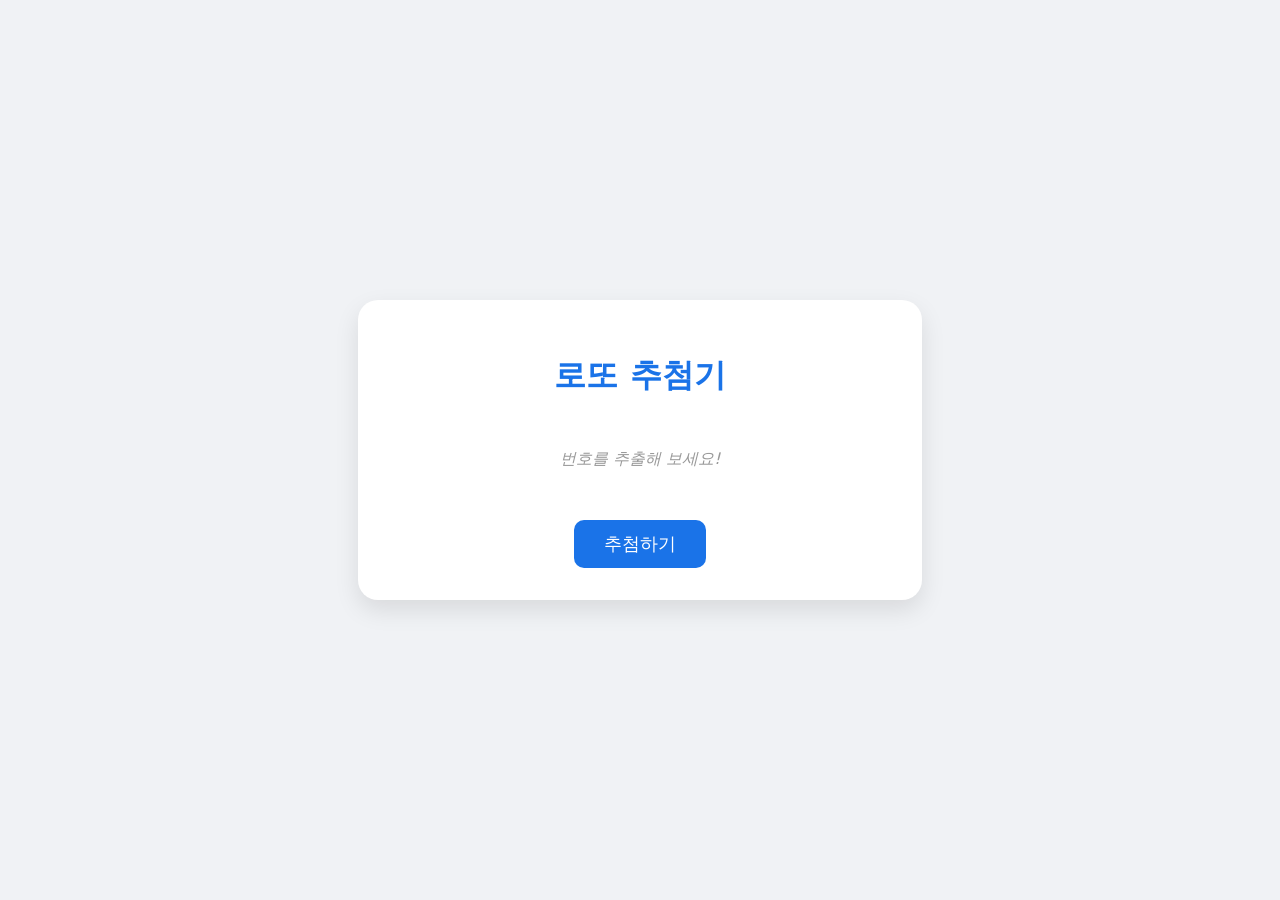
==== index.html @ 5dbd8ac7 "Implement lotto generator UI and logic" ====
<!doctype html>
<html lang="ko">
<head>
  <meta charset="UTF-8" />
  <meta name="viewport" content="width=device-width, initial-scale=1.0" />
  <title>인생역전 로또 추첨기</title>
  <link href='/style.css' rel='stylesheet'>
</head>
<body>
  <div class="container">
    <h1>로또 추첨기</h1>
    <div id="result" class="ball-container">
      <div class="placeholder">번호를 추출해 보세요!</div>
    </div>
    <div class="bonus-wrapper" id="bonus-wrapper" style="display: none;">
      <span class="bonus-text">보너스 번호</span>
      <div id="bonus" class="ball-container"></div>
    </div>
    <button id="draw-btn">추첨하기</button>
  </div>
  <script defer type="text/javascript" src="/main.js"></script>
</body>
</html>
---- style.css ----
body {
  font-family: 'Pretendard', -apple-system, BlinkMacSystemFont, system-ui, Roboto, sans-serif;
  background-color: #f0f2f5;
  display: flex;
  justify-content: center;
  align-items: center;
  height: 100vh;
  margin: 0;
}

.container {
  background-color: white;
  padding: 2rem;
  border-radius: 20px;
  box-shadow: 0 10px 25px rgba(0,0,0,0.1);
  text-align: center;
  width: 90%;
  max-width: 500px;
}

h1 {
  color: #1a73e8;
  margin-bottom: 2rem;
}

.ball-container {
  display: flex;
  justify-content: center;
  gap: 10px;
  margin-bottom: 20px;
  min-height: 60px;
  align-items: center;
}

.ball {
  width: 50px;
  height: 50px;
  border-radius: 50%;
  display: flex;
  justify-content: center;
  align-items: center;
  color: white;
  font-weight: bold;
  font-size: 1.2rem;
  box-shadow: 0 4px 6px rgba(0,0,0,0.1);
  animation: bounce 0.5s ease;
}

.bonus-wrapper {
  margin-top: 20px;
  border-top: 1px dashed #ccc;
  padding-top: 20px;
}

.bonus-text {
  display: block;
  font-size: 0.9rem;
  color: #666;
  margin-bottom: 10px;
}

.placeholder {
  color: #999;
  font-style: italic;
}

button {
  background-color: #1a73e8;
  color: white;
  border: none;
  padding: 12px 30px;
  font-size: 1.1rem;
  border-radius: 10px;
  cursor: pointer;
  transition: background-color 0.3s;
  margin-top: 10px;
}

button:hover {
  background-color: #1557b0;
}

button:active {
  transform: scale(0.98);
}

@keyframes bounce {
  0% { transform: scale(0.3); opacity: 0; }
  70% { transform: scale(1.1); }
  100% { transform: scale(1); opacity: 1; }
}

/* Ball Colors based on number ranges */
.ball.range-1 { background: radial-gradient(circle at 30% 30%, #fbc02d, #f9a825); } /* 1-10 yellow */
.ball.range-2 { background: radial-gradient(circle at 30% 30%, #1e88e5, #1565c0); } /* 11-20 blue */
.ball.range-3 { background: radial-gradient(circle at 30% 30%, #e53935, #c62828); } /* 21-30 red */
.ball.range-4 { background: radial-gradient(circle at 30% 30%, #757575, #424242); } /* 31-40 gray */
.ball.range-5 { background: radial-gradient(circle at 30% 30%, #43a047, #2e7d32); } /* 41-45 green */
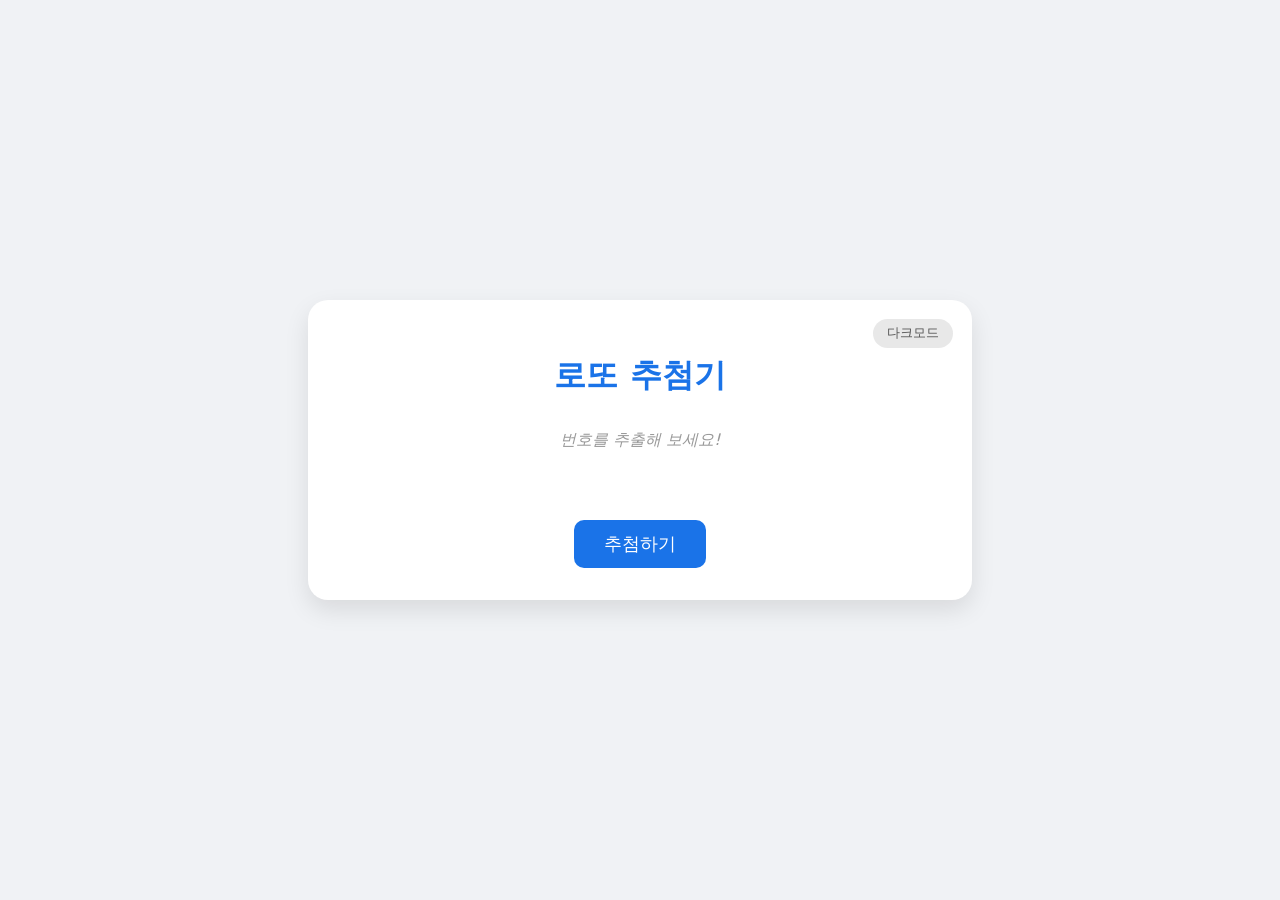
==== commit 007eeb0f: "Add dark/light mode toggle and 5-game lotto display - Add theme toggle button with localStorage pers" ====
--- a/index.html
+++ b/index.html
@@ -8,13 +8,10 @@
 </head>
 <body>
   <div class="container">
+    <button id="theme-toggle" class="theme-btn">다크모드</button>
     <h1>로또 추첨기</h1>
-    <div id="result" class="ball-container">
+    <div id="results-container">
       <div class="placeholder">번호를 추출해 보세요!</div>
-    </div>
-    <div class="bonus-wrapper" id="bonus-wrapper" style="display: none;">
-      <span class="bonus-text">보너스 번호</span>
-      <div id="bonus" class="ball-container"></div>
     </div>
     <button id="draw-btn">추첨하기</button>
   </div>
--- a/style.css
+++ b/style.css
@@ -1,71 +1,151 @@
+:root {
+  --bg: #f0f2f5;
+  --card-bg: #ffffff;
+  --card-shadow: rgba(0, 0, 0, 0.1);
+  --title-color: #1a73e8;
+  --row-bg: #f8f9fa;
+  --label-color: #888;
+  --plus-color: #bbb;
+  --placeholder-color: #999;
+  --btn-bg: #1a73e8;
+  --btn-hover: #1557b0;
+  --theme-btn-bg: #e8e8e8;
+  --theme-btn-color: #555;
+  --theme-btn-hover: #d0d0d0;
+}
+
+body.dark {
+  --bg: #121212;
+  --card-bg: #1e1e1e;
+  --card-shadow: rgba(0, 0, 0, 0.4);
+  --title-color: #90caf9;
+  --row-bg: #2a2a2a;
+  --label-color: #aaa;
+  --plus-color: #555;
+  --placeholder-color: #666;
+  --btn-bg: #1565c0;
+  --btn-hover: #0d47a1;
+  --theme-btn-bg: #333;
+  --theme-btn-color: #ddd;
+  --theme-btn-hover: #444;
+}
+
 body {
   font-family: 'Pretendard', -apple-system, BlinkMacSystemFont, system-ui, Roboto, sans-serif;
-  background-color: #f0f2f5;
+  background-color: var(--bg);
   display: flex;
   justify-content: center;
   align-items: center;
-  height: 100vh;
+  min-height: 100vh;
+  margin: 0;
+  padding: 2rem 0;
+  box-sizing: border-box;
+  transition: background-color 0.3s;
+}
+
+.container {
+  background-color: var(--card-bg);
+  padding: 2rem;
+  border-radius: 20px;
+  box-shadow: 0 10px 25px var(--card-shadow);
+  text-align: center;
+  width: 90%;
+  max-width: 600px;
+  position: relative;
+  transition: background-color 0.3s, box-shadow 0.3s;
+}
+
+.theme-btn {
+  position: absolute;
+  top: 1.2rem;
+  right: 1.2rem;
+  background-color: var(--theme-btn-bg);
+  color: var(--theme-btn-color);
+  border: none;
+  padding: 6px 14px;
+  font-size: 0.8rem;
+  border-radius: 20px;
+  cursor: pointer;
+  transition: background-color 0.2s, color 0.2s;
   margin: 0;
 }
 
-.container {
-  background-color: white;
-  padding: 2rem;
-  border-radius: 20px;
-  box-shadow: 0 10px 25px rgba(0,0,0,0.1);
-  text-align: center;
-  width: 90%;
-  max-width: 500px;
+.theme-btn:hover {
+  background-color: var(--theme-btn-hover);
 }
 
 h1 {
-  color: #1a73e8;
+  color: var(--title-color);
   margin-bottom: 2rem;
+  transition: color 0.3s;
 }
 
-.ball-container {
-  display: flex;
-  justify-content: center;
-  gap: 10px;
+#results-container {
   margin-bottom: 20px;
   min-height: 60px;
+  display: flex;
+  flex-direction: column;
+  gap: 12px;
+}
+
+.game-row {
+  display: flex;
   align-items: center;
+  gap: 8px;
+  background-color: var(--row-bg);
+  border-radius: 12px;
+  padding: 10px 14px;
+  transition: background-color 0.3s;
+}
+
+.game-label {
+  font-size: 0.8rem;
+  font-weight: bold;
+  color: var(--label-color);
+  width: 40px;
+  flex-shrink: 0;
+  text-align: left;
+  transition: color 0.3s;
+}
+
+.win-balls, .bonus-ball {
+  display: flex;
+  gap: 6px;
+  align-items: center;
+  min-height: 44px;
+}
+
+.plus-sign {
+  color: var(--plus-color);
+  font-weight: bold;
+  font-size: 1rem;
+  flex-shrink: 0;
+  transition: color 0.3s;
+}
+
+.placeholder {
+  color: var(--placeholder-color);
+  font-style: italic;
+  transition: color 0.3s;
 }
 
 .ball {
-  width: 50px;
-  height: 50px;
+  width: 44px;
+  height: 44px;
   border-radius: 50%;
   display: flex;
   justify-content: center;
   align-items: center;
   color: white;
   font-weight: bold;
-  font-size: 1.2rem;
-  box-shadow: 0 4px 6px rgba(0,0,0,0.1);
+  font-size: 1rem;
+  box-shadow: 0 4px 6px rgba(0, 0, 0, 0.1);
   animation: bounce 0.5s ease;
+  flex-shrink: 0;
 }
 
-.bonus-wrapper {
-  margin-top: 20px;
-  border-top: 1px dashed #ccc;
-  padding-top: 20px;
-}
-
-.bonus-text {
-  display: block;
-  font-size: 0.9rem;
-  color: #666;
-  margin-bottom: 10px;
-}
-
-.placeholder {
-  color: #999;
-  font-style: italic;
-}
-
-button {
-  background-color: #1a73e8;
+button#draw-btn {
+  background-color: var(--btn-bg);
   color: white;
   border: none;
   padding: 12px 30px;
@@ -76,11 +156,11 @@
   margin-top: 10px;
 }
 
-button:hover {
-  background-color: #1557b0;
+button#draw-btn:hover {
+  background-color: var(--btn-hover);
 }
 
-button:active {
+button#draw-btn:active {
   transform: scale(0.98);
 }
 
@@ -90,9 +170,8 @@
   100% { transform: scale(1); opacity: 1; }
 }
 
-/* Ball Colors based on number ranges */
-.ball.range-1 { background: radial-gradient(circle at 30% 30%, #fbc02d, #f9a825); } /* 1-10 yellow */
-.ball.range-2 { background: radial-gradient(circle at 30% 30%, #1e88e5, #1565c0); } /* 11-20 blue */
-.ball.range-3 { background: radial-gradient(circle at 30% 30%, #e53935, #c62828); } /* 21-30 red */
-.ball.range-4 { background: radial-gradient(circle at 30% 30%, #757575, #424242); } /* 31-40 gray */
-.ball.range-5 { background: radial-gradient(circle at 30% 30%, #43a047, #2e7d32); } /* 41-45 green */
+.ball.range-1 { background: radial-gradient(circle at 30% 30%, #fbc02d, #f9a825); }
+.ball.range-2 { background: radial-gradient(circle at 30% 30%, #1e88e5, #1565c0); }
+.ball.range-3 { background: radial-gradient(circle at 30% 30%, #e53935, #c62828); }
+.ball.range-4 { background: radial-gradient(circle at 30% 30%, #757575, #424242); }
+.ball.range-5 { background: radial-gradient(circle at 30% 30%, #43a047, #2e7d32); }
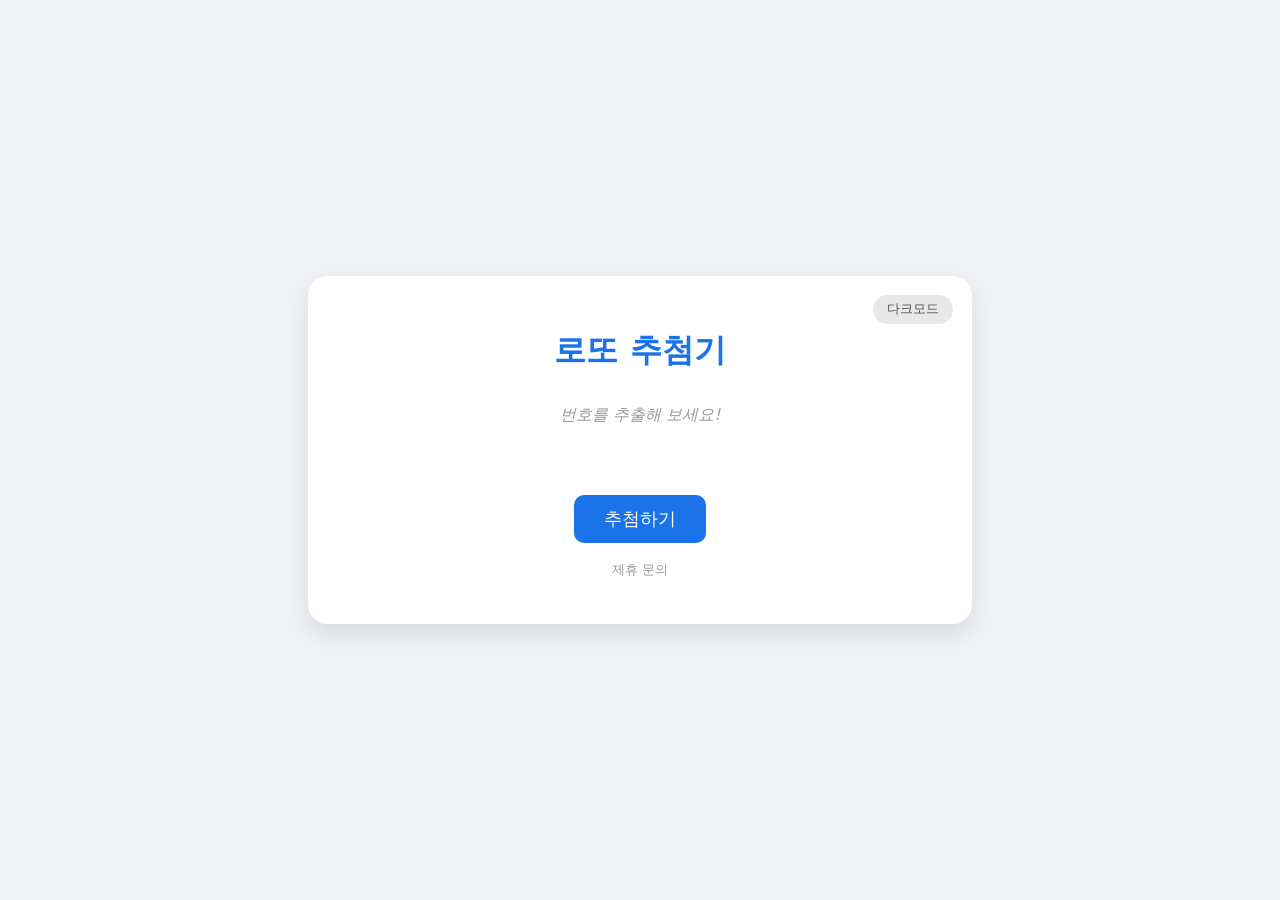
==== commit ec018f60: "Add affiliate inquiry form with Formspree integration - New contact.html with name, email, company, " ====
--- a/index.html
+++ b/index.html
@@ -14,6 +14,9 @@
       <div class="placeholder">번호를 추출해 보세요!</div>
     </div>
     <button id="draw-btn">추첨하기</button>
+    <p style="margin-top: 1.2rem; font-size: 0.8rem;">
+      <a href="/contact.html" style="color: var(--placeholder-color); text-decoration: none;">제휴 문의</a>
+    </p>
   </div>
   <script defer type="text/javascript" src="/main.js"></script>
 </body>
--- a/style.css
+++ b/style.css
@@ -12,6 +12,9 @@
   --theme-btn-bg: #e8e8e8;
   --theme-btn-color: #555;
   --theme-btn-hover: #d0d0d0;
+  --input-bg: #ffffff;
+  --input-border: #ddd;
+  --input-color: #333;
 }
 
 body.dark {
@@ -28,6 +31,9 @@
   --theme-btn-bg: #333;
   --theme-btn-color: #ddd;
   --theme-btn-hover: #444;
+  --input-bg: #2a2a2a;
+  --input-border: #444;
+  --input-color: #eee;
 }
 
 body {
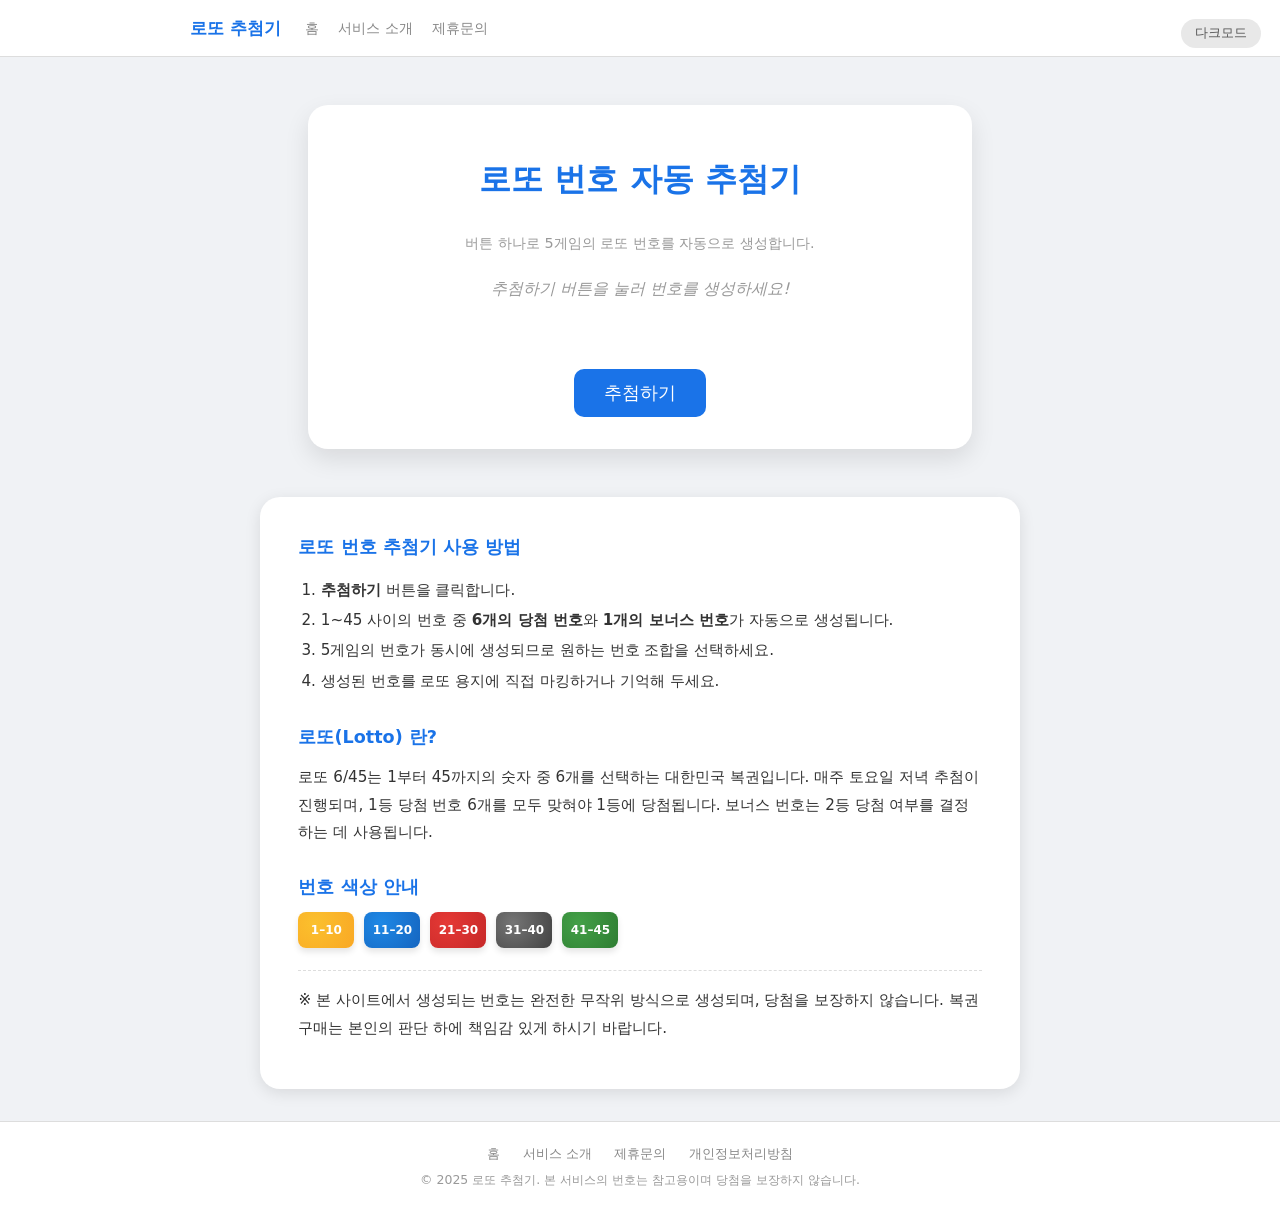
==== commit 8b191c5c: "Improve site quality for AdSense approval - Add header navigation and footer with policy links acros" ====
--- a/index.html
+++ b/index.html
@@ -3,21 +3,79 @@
 <head>
   <meta charset="UTF-8" />
   <meta name="viewport" content="width=device-width, initial-scale=1.0" />
-  <title>인생역전 로또 추첨기</title>
+  <title>로또 번호 추첨기 - 무료 로또 번호 자동 생성</title>
+  <meta name="description" content="무료 로또 번호 추첨기. 클릭 한 번으로 1~45 사이의 로또 번호 5게임을 자동으로 생성합니다. 매주 행운의 번호를 뽑아보세요." />
+  <meta name="keywords" content="로또, 로또번호, 로또추첨기, 로또번호생성, 로또자동번호, 행운번호" />
+  <meta name="google-adsense-account" content="ca-pub-2824802689617683">
+  <meta property="og:title" content="로또 번호 추첨기 - 무료 로또 번호 자동 생성" />
+  <meta property="og:description" content="클릭 한 번으로 5게임의 로또 번호를 자동 생성합니다." />
+  <meta property="og:type" content="website" />
   <link href='/style.css' rel='stylesheet'>
+  <script async src="https://pagead2.googlesyndication.com/pagead/js/adsbygoogle.js?client=ca-pub-2824802689617683" crossorigin="anonymous"></script>
 </head>
 <body>
-  <div class="container">
-    <button id="theme-toggle" class="theme-btn">다크모드</button>
-    <h1>로또 추첨기</h1>
-    <div id="results-container">
-      <div class="placeholder">번호를 추출해 보세요!</div>
+  <header class="site-header">
+    <div class="header-inner">
+      <a href="/" class="logo">로또 추첨기</a>
+      <nav class="header-nav">
+        <a href="/">홈</a>
+        <a href="/about.html">서비스 소개</a>
+        <a href="/contact.html">제휴문의</a>
+      </nav>
+      <button id="theme-toggle" class="theme-btn">다크모드</button>
     </div>
-    <button id="draw-btn">추첨하기</button>
-    <p style="margin-top: 1.2rem; font-size: 0.8rem;">
-      <a href="/contact.html" style="color: var(--placeholder-color); text-decoration: none;">제휴 문의</a>
-    </p>
-  </div>
+  </header>
+
+  <main class="main-wrap">
+    <div class="container">
+      <h1>로또 번호 자동 추첨기</h1>
+      <p class="subtitle">버튼 하나로 5게임의 로또 번호를 자동으로 생성합니다.</p>
+
+      <div id="results-container">
+        <div class="placeholder">추첨하기 버튼을 눌러 번호를 생성하세요!</div>
+      </div>
+      <button id="draw-btn">추첨하기</button>
+    </div>
+
+    <section class="info-section">
+      <div class="info-inner">
+        <h2>로또 번호 추첨기 사용 방법</h2>
+        <ol class="how-to">
+          <li><strong>추첨하기</strong> 버튼을 클릭합니다.</li>
+          <li>1~45 사이의 번호 중 <strong>6개의 당첨 번호</strong>와 <strong>1개의 보너스 번호</strong>가 자동으로 생성됩니다.</li>
+          <li>5게임의 번호가 동시에 생성되므로 원하는 번호 조합을 선택하세요.</li>
+          <li>생성된 번호를 로또 용지에 직접 마킹하거나 기억해 두세요.</li>
+        </ol>
+
+        <h2>로또(Lotto) 란?</h2>
+        <p>로또 6/45는 1부터 45까지의 숫자 중 6개를 선택하는 대한민국 복권입니다. 매주 토요일 저녁 추첨이 진행되며, 1등 당첨 번호 6개를 모두 맞혀야 1등에 당첨됩니다. 보너스 번호는 2등 당첨 여부를 결정하는 데 사용됩니다.</p>
+
+        <h2>번호 색상 안내</h2>
+        <div class="color-guide">
+          <span class="ball range-1 small">1–10</span>
+          <span class="ball range-2 small">11–20</span>
+          <span class="ball range-3 small">21–30</span>
+          <span class="ball range-4 small">31–40</span>
+          <span class="ball range-5 small">41–45</span>
+        </div>
+
+        <p class="disclaimer">※ 본 사이트에서 생성되는 번호는 완전한 무작위 방식으로 생성되며, 당첨을 보장하지 않습니다. 복권 구매는 본인의 판단 하에 책임감 있게 하시기 바랍니다.</p>
+      </div>
+    </section>
+  </main>
+
+  <footer class="site-footer">
+    <div class="footer-inner">
+      <nav class="footer-nav">
+        <a href="/">홈</a>
+        <a href="/about.html">서비스 소개</a>
+        <a href="/contact.html">제휴문의</a>
+        <a href="/privacy.html">개인정보처리방침</a>
+      </nav>
+      <p class="footer-copy">© 2025 로또 추첨기. 본 서비스의 번호는 참고용이며 당첨을 보장하지 않습니다.</p>
+    </div>
+  </footer>
+
   <script defer type="text/javascript" src="/main.js"></script>
 </body>
 </html>
--- a/style.css
+++ b/style.css
@@ -39,14 +39,69 @@
 body {
   font-family: 'Pretendard', -apple-system, BlinkMacSystemFont, system-ui, Roboto, sans-serif;
   background-color: var(--bg);
-  display: flex;
-  justify-content: center;
+  margin: 0;
+  min-height: 100vh;
+  display: flex;
+  flex-direction: column;
+  transition: background-color 0.3s;
+  color: var(--input-color);
+}
+
+/* ── Header ── */
+.site-header {
+  background-color: var(--card-bg);
+  border-bottom: 1px solid var(--input-border);
+  position: sticky;
+  top: 0;
+  z-index: 100;
+  transition: background-color 0.3s, border-color 0.3s;
+}
+
+.header-inner {
+  max-width: 900px;
+  margin: 0 auto;
+  padding: 0 1.5rem;
+  height: 56px;
+  display: flex;
   align-items: center;
-  min-height: 100vh;
-  margin: 0;
-  padding: 2rem 0;
-  box-sizing: border-box;
-  transition: background-color 0.3s;
+  gap: 1.5rem;
+}
+
+.logo {
+  font-weight: 800;
+  font-size: 1.05rem;
+  color: var(--title-color);
+  text-decoration: none;
+  white-space: nowrap;
+  transition: color 0.3s;
+}
+
+.header-nav {
+  display: flex;
+  gap: 1.2rem;
+  flex: 1;
+}
+
+.header-nav a {
+  font-size: 0.88rem;
+  color: var(--label-color);
+  text-decoration: none;
+  transition: color 0.2s;
+}
+
+.header-nav a:hover,
+.header-nav a.active {
+  color: var(--title-color);
+  font-weight: 600;
+}
+
+/* ── Main ── */
+.main-wrap {
+  flex: 1;
+  display: flex;
+  flex-direction: column;
+  align-items: center;
+  padding: 3rem 1rem 2rem;
 }
 
 .container {
@@ -55,10 +110,195 @@
   border-radius: 20px;
   box-shadow: 0 10px 25px var(--card-shadow);
   text-align: center;
-  width: 90%;
+  width: 100%;
   max-width: 600px;
   position: relative;
   transition: background-color 0.3s, box-shadow 0.3s;
+}
+
+/* ── Info sections ── */
+.info-section {
+  width: 100%;
+  max-width: 760px;
+  margin-top: 3rem;
+}
+
+.info-inner {
+  background-color: var(--card-bg);
+  border-radius: 20px;
+  padding: 2rem 2.4rem;
+  box-shadow: 0 4px 16px var(--card-shadow);
+  transition: background-color 0.3s;
+}
+
+.info-inner h2 {
+  color: var(--title-color);
+  font-size: 1.1rem;
+  margin: 1.8rem 0 0.6rem;
+  transition: color 0.3s;
+}
+
+.info-inner h2:first-of-type {
+  margin-top: 0.4rem;
+}
+
+.info-inner p {
+  line-height: 1.8;
+  font-size: 0.95rem;
+  color: var(--input-color);
+  transition: color 0.3s;
+}
+
+.how-to, .feature-list {
+  padding-left: 1.4rem;
+  line-height: 2;
+  font-size: 0.95rem;
+}
+
+.color-guide {
+  display: flex;
+  gap: 10px;
+  flex-wrap: wrap;
+  margin: 0.8rem 0;
+}
+
+.ball.small {
+  width: 56px;
+  height: 36px;
+  border-radius: 8px;
+  font-size: 0.75rem;
+}
+
+.subtitle {
+  font-size: 0.9rem;
+  color: var(--placeholder-color);
+  margin-bottom: 1.6rem;
+  transition: color 0.3s;
+}
+
+.disclaimer {
+  font-size: 0.82rem;
+  color: var(--placeholder-color);
+  margin-top: 1.4rem;
+  padding-top: 1rem;
+  border-top: 1px dashed var(--input-border);
+  line-height: 1.7;
+  transition: color 0.3s;
+}
+
+/* ── Contact form ── */
+.form-group {
+  display: flex;
+  flex-direction: column;
+  gap: 6px;
+  text-align: left;
+  margin-bottom: 16px;
+}
+
+.form-group label {
+  font-size: 0.85rem;
+  font-weight: 600;
+  color: var(--label-color);
+}
+
+.form-group input,
+.form-group select,
+.form-group textarea {
+  padding: 10px 14px;
+  border: 1.5px solid var(--input-border);
+  border-radius: 10px;
+  background-color: var(--input-bg);
+  color: var(--input-color);
+  font-size: 0.95rem;
+  font-family: inherit;
+  transition: border-color 0.2s, background-color 0.3s, color 0.3s;
+  outline: none;
+}
+
+.form-group input:focus,
+.form-group select:focus,
+.form-group textarea:focus {
+  border-color: var(--btn-bg);
+}
+
+.form-group textarea {
+  resize: vertical;
+  min-height: 120px;
+}
+
+.form-group select {
+  appearance: none;
+  cursor: pointer;
+}
+
+.submit-btn {
+  background-color: var(--btn-bg);
+  color: white;
+  border: none;
+  padding: 12px 30px;
+  font-size: 1rem;
+  border-radius: 10px;
+  cursor: pointer;
+  transition: background-color 0.3s;
+  width: 100%;
+  margin-top: 4px;
+}
+
+.submit-btn:hover { background-color: var(--btn-hover); }
+.submit-btn:disabled { opacity: 0.6; cursor: not-allowed; }
+
+.success-msg {
+  display: none;
+  background-color: #e8f5e9;
+  color: #2e7d32;
+  border-radius: 10px;
+  padding: 14px;
+  margin-top: 16px;
+  font-size: 0.9rem;
+}
+
+body.dark .success-msg {
+  background-color: #1b5e20;
+  color: #a5d6a7;
+}
+
+/* ── Footer ── */
+.site-footer {
+  background-color: var(--card-bg);
+  border-top: 1px solid var(--input-border);
+  margin-top: auto;
+  transition: background-color 0.3s, border-color 0.3s;
+}
+
+.footer-inner {
+  max-width: 900px;
+  margin: 0 auto;
+  padding: 1.4rem 1.5rem;
+  text-align: center;
+}
+
+.footer-nav {
+  display: flex;
+  justify-content: center;
+  gap: 1.4rem;
+  flex-wrap: wrap;
+  margin-bottom: 0.6rem;
+}
+
+.footer-nav a {
+  font-size: 0.82rem;
+  color: var(--label-color);
+  text-decoration: none;
+  transition: color 0.2s;
+}
+
+.footer-nav a:hover { color: var(--title-color); }
+
+.footer-copy {
+  font-size: 0.78rem;
+  color: var(--placeholder-color);
+  margin: 0;
+  transition: color 0.3s;
 }
 
 .theme-btn {
